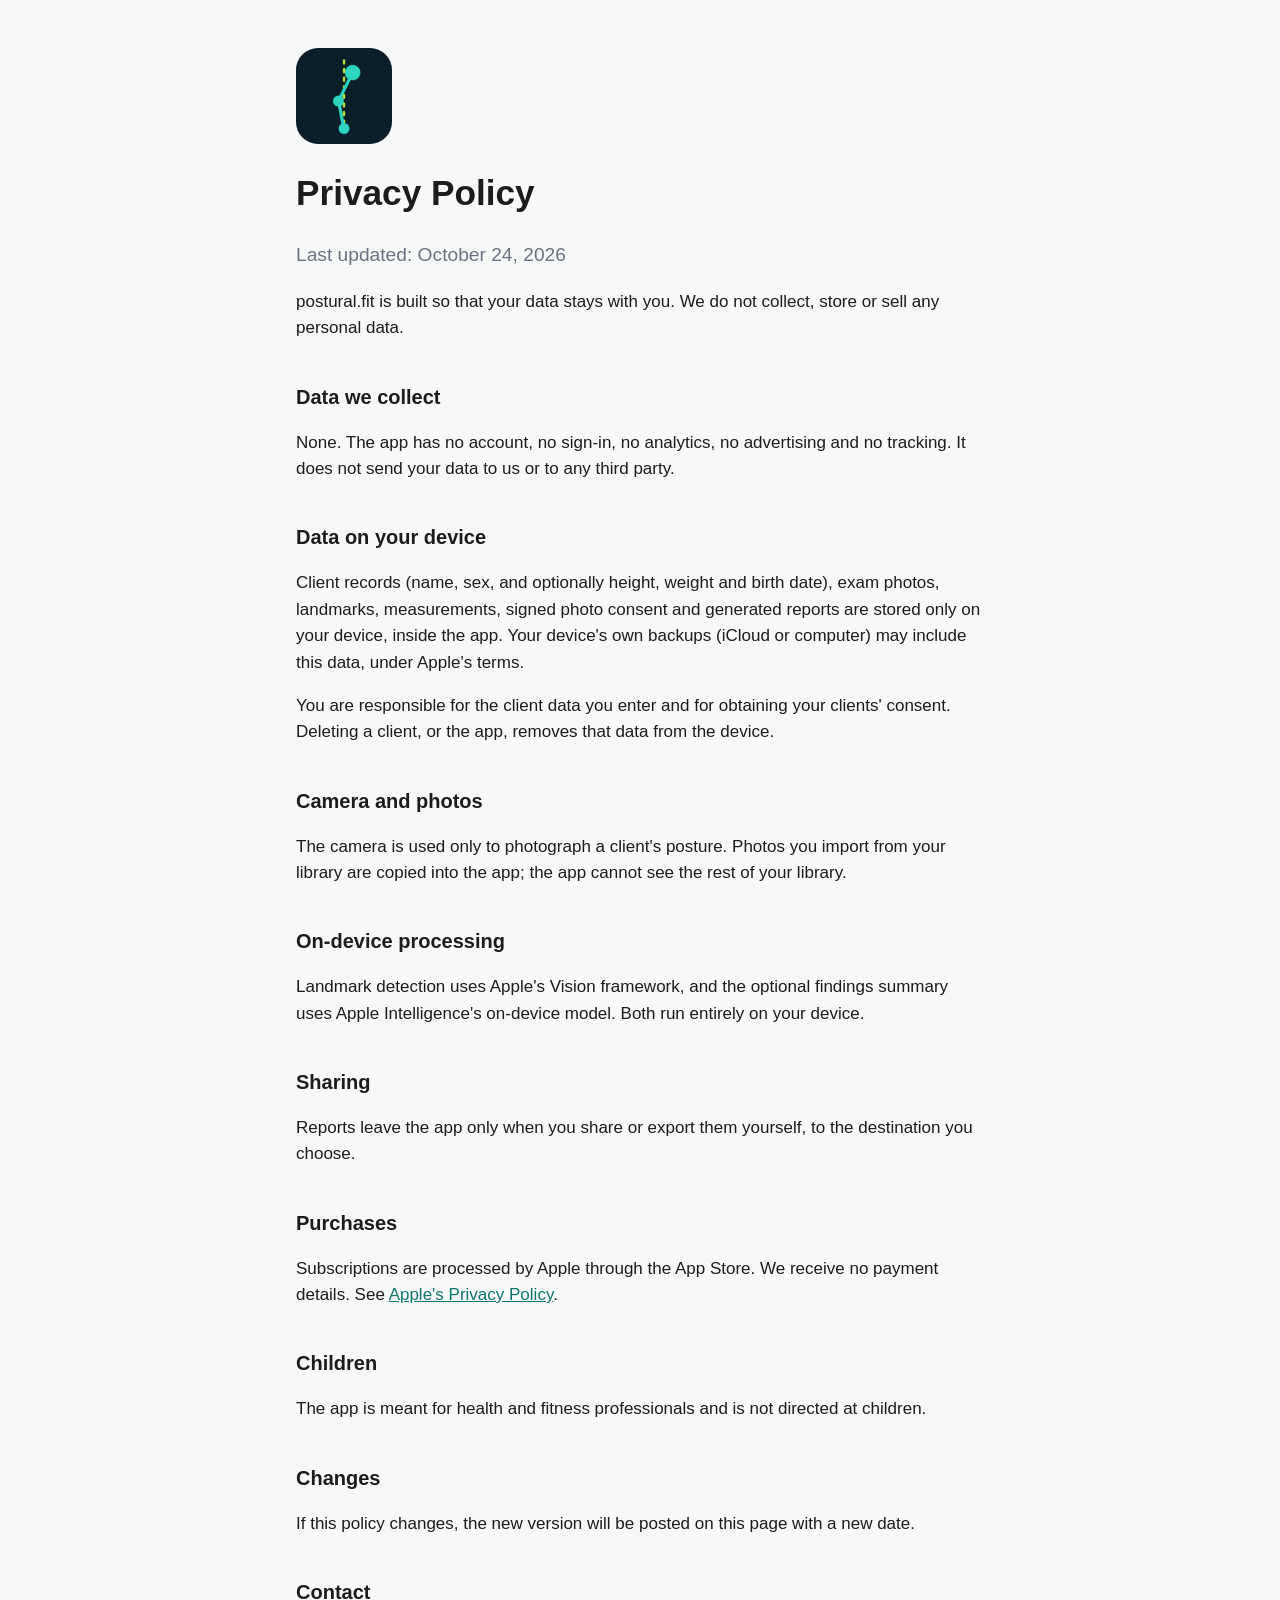
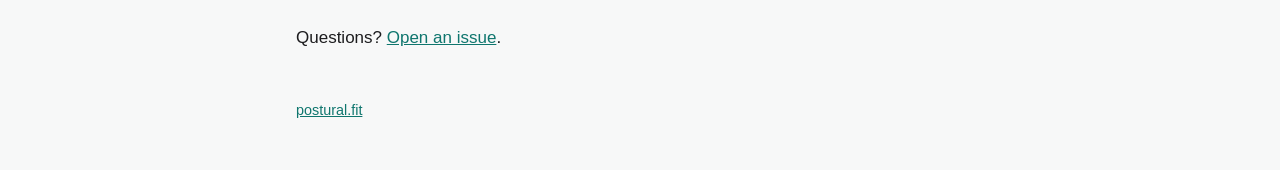
==== privacy/index.html @ 96344a9d "Add landing page and privacy policy" ====
<!doctype html>
<html lang="en">
<head>
<meta charset="utf-8">
<meta name="viewport" content="width=device-width, initial-scale=1">
<title>Privacy Policy · postural.fit</title>
<link rel="icon" href="../icon.png">
<link rel="stylesheet" href="../style.css">
</head>
<body>
<main>
  <a href="../"><img class="icon" src="../icon.png" alt="postural.fit home"></a>
  <h1>Privacy Policy</h1>
  <p class="lead">Last updated: October 24, 2026</p>

  <p>postural.fit is built so that your data stays with you. We do not collect, store or sell any personal data.</p>

  <h2>Data we collect</h2>
  <p>None. The app has no account, no sign-in, no analytics, no advertising and no tracking. It does not send your data to us or to any third party.</p>

  <h2>Data on your device</h2>
  <p>Client records (name, sex, and optionally height, weight and birth date), exam photos, landmarks, measurements, signed photo consent and generated reports are stored only on your device, inside the app. Your device's own backups (iCloud or computer) may include this data, under Apple's terms.</p>
  <p>You are responsible for the client data you enter and for obtaining your clients' consent. Deleting a client, or the app, removes that data from the device.</p>

  <h2>Camera and photos</h2>
  <p>The camera is used only to photograph a client's posture. Photos you import from your library are copied into the app; the app cannot see the rest of your library.</p>

  <h2>On-device processing</h2>
  <p>Landmark detection uses Apple's Vision framework, and the optional findings summary uses Apple Intelligence's on-device model. Both run entirely on your device.</p>

  <h2>Sharing</h2>
  <p>Reports leave the app only when you share or export them yourself, to the destination you choose.</p>

  <h2>Purchases</h2>
  <p>Subscriptions are processed by Apple through the App Store. We receive no payment details. See <a href="https://www.apple.com/legal/privacy/">Apple's Privacy Policy</a>.</p>

  <h2>Children</h2>
  <p>The app is meant for health and fitness professionals and is not directed at children.</p>

  <h2>Changes</h2>
  <p>If this policy changes, the new version will be posted on this page with a new date.</p>

  <h2>Contact</h2>
  <p>Questions? <a href="https://github.com/mjoselli/postural-fit/issues">Open an issue</a>.</p>

  <footer><a href="../">postural.fit</a></footer>
</main>
</body>
</html>
---- style.css ----
:root { --teal: #0F766E; --text: #1c1c1e; --muted: #6b7280; --bg: #f7f8f8; }
@media (prefers-color-scheme: dark) { :root { --teal: #2DB3A6; --text: #f2f2f7; --muted: #9ca3af; --bg: #111214; } }
* { box-sizing: border-box; }
body { margin: 0; background: var(--bg); color: var(--text); font: 17px/1.55 -apple-system, BlinkMacSystemFont, "Segoe UI", sans-serif; }
main { max-width: 720px; margin: 0 auto; padding: 48px 16px; }
a { color: var(--teal); }
h1 { font-size: 2.2rem; margin: 0.4em 0 0.2em; }
h1 span, .dot { color: var(--teal); }
h2 { margin-top: 2em; font-size: 1.25rem; }
.icon { width: 96px; height: 96px; border-radius: 22px; }
.lead { font-size: 1.2rem; color: var(--muted); }
.shot { display: block; width: 280px; max-width: 100%; margin: 32px auto; border-radius: 28px; box-shadow: 0 10px 40px rgba(0,0,0,.15); }
ul { padding-left: 1.2em; }
footer { margin-top: 48px; color: var(--muted); font-size: 0.9rem; }
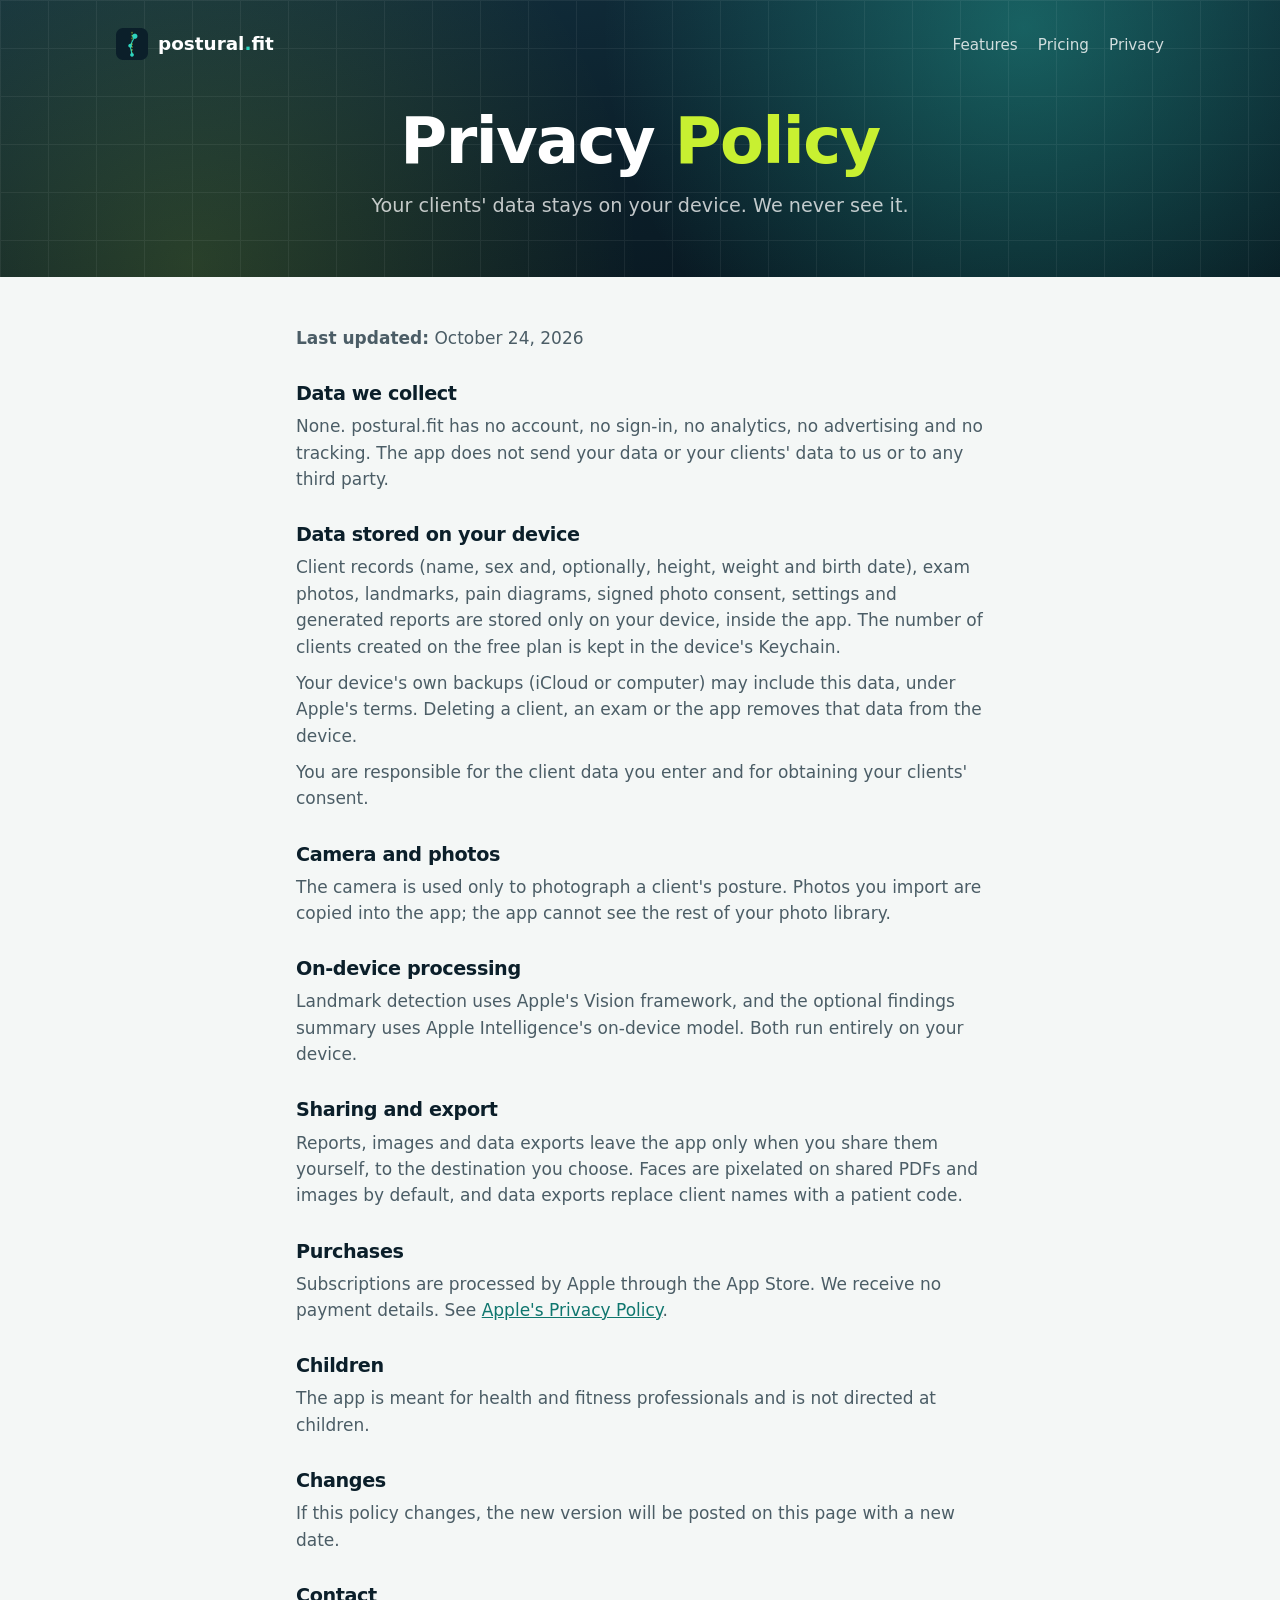
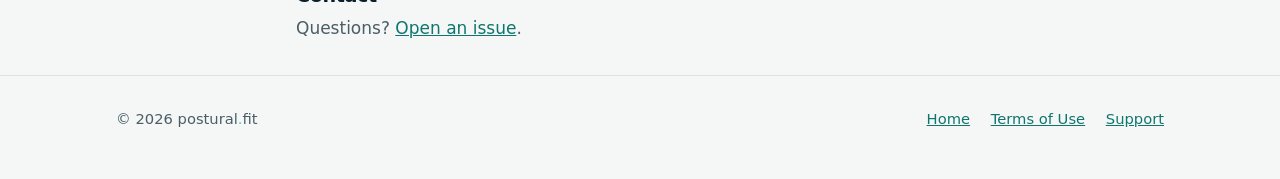
==== commit b71d578f: "Redesign site with app branding, screenshots, features and pricing" ====
--- a/privacy/index.html
+++ b/privacy/index.html
@@ -4,32 +4,42 @@
 <meta charset="utf-8">
 <meta name="viewport" content="width=device-width, initial-scale=1">
 <title>Privacy Policy · postural.fit</title>
+<meta name="theme-color" content="#0B1F2A">
 <link rel="icon" href="../icon.png">
 <link rel="stylesheet" href="../style.css">
 </head>
 <body>
-<main>
-  <a href="../"><img class="icon" src="../icon.png" alt="postural.fit home"></a>
-  <h1>Privacy Policy</h1>
-  <p class="lead">Last updated: October 24, 2026</p>
 
-  <p>postural.fit is built so that your data stays with you. We do not collect, store or sell any personal data.</p>
+<header class="hero" style="padding-bottom:56px">
+  <div class="wrap">
+    <nav>
+      <a class="brand" href="../"><img src="../mark.png" alt=""><span>postural<b>.</b>fit</span></a>
+      <div class="links"><a href="../#features">Features</a><a href="../#pricing">Pricing</a><a href="./">Privacy</a></div>
+    </nav>
+    <h1 style="margin-top:48px">Privacy <em>Policy</em></h1>
+    <p class="lead">Your clients' data stays on your device. We never see it.</p>
+  </div>
+</header>
+
+<main class="doc">
+  <p><strong>Last updated:</strong> October 24, 2026</p>
 
   <h2>Data we collect</h2>
-  <p>None. The app has no account, no sign-in, no analytics, no advertising and no tracking. It does not send your data to us or to any third party.</p>
+  <p>None. postural.fit has no account, no sign-in, no analytics, no advertising and no tracking. The app does not send your data or your clients' data to us or to any third party.</p>
 
-  <h2>Data on your device</h2>
-  <p>Client records (name, sex, and optionally height, weight and birth date), exam photos, landmarks, measurements, signed photo consent and generated reports are stored only on your device, inside the app. Your device's own backups (iCloud or computer) may include this data, under Apple's terms.</p>
-  <p>You are responsible for the client data you enter and for obtaining your clients' consent. Deleting a client, or the app, removes that data from the device.</p>
+  <h2>Data stored on your device</h2>
+  <p>Client records (name, sex and, optionally, height, weight and birth date), exam photos, landmarks, pain diagrams, signed photo consent, settings and generated reports are stored only on your device, inside the app. The number of clients created on the free plan is kept in the device's Keychain.</p>
+  <p>Your device's own backups (iCloud or computer) may include this data, under Apple's terms. Deleting a client, an exam or the app removes that data from the device.</p>
+  <p>You are responsible for the client data you enter and for obtaining your clients' consent.</p>
 
   <h2>Camera and photos</h2>
-  <p>The camera is used only to photograph a client's posture. Photos you import from your library are copied into the app; the app cannot see the rest of your library.</p>
+  <p>The camera is used only to photograph a client's posture. Photos you import are copied into the app; the app cannot see the rest of your photo library.</p>
 
   <h2>On-device processing</h2>
   <p>Landmark detection uses Apple's Vision framework, and the optional findings summary uses Apple Intelligence's on-device model. Both run entirely on your device.</p>
 
-  <h2>Sharing</h2>
-  <p>Reports leave the app only when you share or export them yourself, to the destination you choose.</p>
+  <h2>Sharing and export</h2>
+  <p>Reports, images and data exports leave the app only when you share them yourself, to the destination you choose. Faces are pixelated on shared PDFs and images by default, and data exports replace client names with a patient code.</p>
 
   <h2>Purchases</h2>
   <p>Subscriptions are processed by Apple through the App Store. We receive no payment details. See <a href="https://www.apple.com/legal/privacy/">Apple's Privacy Policy</a>.</p>
@@ -42,8 +52,18 @@
 
   <h2>Contact</h2>
   <p>Questions? <a href="https://github.com/mjoselli/postural-fit/issues">Open an issue</a>.</p>
+</main>
 
-  <footer><a href="../">postural.fit</a></footer>
-</main>
+<footer>
+  <div class="wrap">
+    <span>© 2026 postural<span class="dot">.</span>fit</span>
+    <span>
+      <a href="../">Home</a>
+      <a href="https://www.apple.com/legal/internet-services/itunes/dev/stdeula/">Terms of Use</a>
+      <a href="https://github.com/mjoselli/postural-fit/issues">Support</a>
+    </span>
+  </div>
+</footer>
+
 </body>
 </html>
--- a/style.css
+++ b/style.css
@@ -1,14 +1,96 @@
-:root { --teal: #0F766E; --text: #1c1c1e; --muted: #6b7280; --bg: #f7f8f8; }
-@media (prefers-color-scheme: dark) { :root { --teal: #2DB3A6; --text: #f2f2f7; --muted: #9ca3af; --bg: #111214; } }
-* { box-sizing: border-box; }
-body { margin: 0; background: var(--bg); color: var(--text); font: 17px/1.55 -apple-system, BlinkMacSystemFont, "Segoe UI", sans-serif; }
-main { max-width: 720px; margin: 0 auto; padding: 48px 16px; }
+/* Brand tokens from the app's Brand.xcassets. */
+:root {
+  --ink: #0B1F2A; --teal: #0F766E; --landmark: #2DD4BF; --lime: #C8F031;
+  --canvas: #F4F7F6; --surface: #FFFFFF; --text: #0B1F2A; --muted: #4B5D66; --line: rgba(11,31,42,.1);
+}
+@media (prefers-color-scheme: dark) {
+  :root { --canvas: #07161E; --surface: #122A36; --text: #F4F7F6; --muted: #A9BAC2; --line: rgba(255,255,255,.1); }
+}
+* { box-sizing: border-box; margin: 0; }
+html { scroll-behavior: smooth; }
+body { background: var(--canvas); color: var(--text); font: 17px/1.55 ui-rounded, -apple-system, "SF Pro Rounded", system-ui, sans-serif; }
 a { color: var(--teal); }
-h1 { font-size: 2.2rem; margin: 0.4em 0 0.2em; }
-h1 span, .dot { color: var(--teal); }
-h2 { margin-top: 2em; font-size: 1.25rem; }
-.icon { width: 96px; height: 96px; border-radius: 22px; }
-.lead { font-size: 1.2rem; color: var(--muted); }
-.shot { display: block; width: 280px; max-width: 100%; margin: 32px auto; border-radius: 28px; box-shadow: 0 10px 40px rgba(0,0,0,.15); }
-ul { padding-left: 1.2em; }
-footer { margin-top: 48px; color: var(--muted); font-size: 0.9rem; }
+@media (prefers-color-scheme: dark) { a { color: var(--landmark); } }
+img { max-width: 100%; }
+.wrap { max-width: 1080px; margin: 0 auto; padding: 0 16px; }
+
+/* Dark hero, same backdrop as the App Store screenshots. */
+.hero {
+  position: relative; overflow: hidden; color: #fff; text-align: center; padding: 28px 0 0;
+  background:
+    radial-gradient(circle at 80% 10%, rgba(45,212,191,.35), transparent 40%),
+    radial-gradient(circle at 15% 95%, rgba(200,240,49,.16), transparent 40%),
+    linear-gradient(170deg, #12303f 0%, #0b1f2a 55%, #08161e 100%);
+}
+.hero::before { content: ""; position: absolute; inset: 0; opacity: .06; pointer-events: none;
+  background-image: linear-gradient(#fff 1px, transparent 1px), linear-gradient(90deg, #fff 1px, transparent 1px);
+  background-size: 48px 48px; }
+.hero > * { position: relative; }
+nav { display: flex; align-items: center; justify-content: space-between; }
+.brand { display: inline-flex; align-items: center; gap: 10px; color: #fff; text-decoration: none; font-weight: 600; font-size: 1.15rem; }
+.brand img { width: 32px; height: 32px; }
+.brand b, .dot { color: var(--landmark); }
+nav .links a { color: rgba(255,255,255,.8); text-decoration: none; margin-left: 20px; font-size: .95rem; }
+nav .links a:hover { color: #fff; }
+.hero h1 { font-size: clamp(2.3rem, 6vw, 4rem); line-height: 1.05; letter-spacing: -.025em; font-weight: 800; margin: 64px auto 16px; max-width: 14ch; }
+.hero h1 em, .hl { font-style: normal; color: var(--lime); }
+.hero .lead { font-size: 1.2rem; color: rgba(255,255,255,.75); max-width: 36rem; margin: 0 auto; }
+.cta { display: inline-block; margin: 28px 0 8px; padding: 14px 26px; border-radius: 999px; background: var(--lime); color: var(--ink);
+  font-weight: 700; text-decoration: none; }
+.note { font-size: .85rem; color: rgba(255,255,255,.55); }
+.hero .phone { width: 300px; margin: 48px auto -120px; border-radius: 30px; box-shadow: 0 40px 100px rgba(0,0,0,.5); display: block; }
+.spacer { height: 150px; }
+
+section { padding: 72px 0; }
+h2 { font-size: clamp(1.7rem, 4vw, 2.4rem); letter-spacing: -.02em; line-height: 1.15; margin-bottom: 12px; }
+.sub { color: var(--muted); max-width: 40rem; margin-bottom: 36px; }
+.center { text-align: center; } .center .sub { margin-left: auto; margin-right: auto; }
+
+/* Screenshot gallery: swipe on phones, grid on wide screens. */
+.gallery { display: grid; grid-auto-flow: column; grid-auto-columns: 220px; gap: 16px; overflow-x: auto;
+  scroll-snap-type: x mandatory; padding-bottom: 12px; }
+.gallery img { width: 100%; border-radius: 18px; scroll-snap-align: start; box-shadow: 0 12px 30px rgba(0,0,0,.18); }
+@media (min-width: 1000px) { .gallery { grid-auto-flow: row; grid-template-columns: repeat(6, 1fr); overflow: visible; } }
+
+.features { display: grid; grid-template-columns: repeat(auto-fit, minmax(280px, 1fr)); gap: 16px; }
+.card { background: var(--surface); border: 1px solid var(--line); border-radius: 20px; padding: 24px; }
+.card .ico { width: 44px; height: 44px; border-radius: 12px; display: grid; place-items: center; font-size: 22px;
+  background: rgba(45,212,191,.15); margin-bottom: 14px; }
+.card h3 { font-size: 1.1rem; margin-bottom: 6px; }
+.card p, .card li { color: var(--muted); font-size: .97rem; }
+.card ul { padding-left: 1.1em; margin-top: 6px; }
+
+.privacy { background: var(--ink); color: #fff; border-radius: 28px; padding: 48px 32px; text-align: center; }
+.privacy p { color: rgba(255,255,255,.75); max-width: 38rem; margin: 0 auto; }
+.privacy .pills { display: flex; flex-wrap: wrap; gap: 10px; justify-content: center; margin-top: 24px; }
+.privacy .pills span { border: 1px solid rgba(255,255,255,.2); border-radius: 999px; padding: 6px 14px; font-size: .9rem; }
+
+.plans { display: grid; grid-template-columns: repeat(auto-fit, minmax(280px, 1fr)); gap: 16px; max-width: 760px; margin: 0 auto; text-align: left; }
+.plan { background: var(--surface); border: 1px solid var(--line); border-radius: 24px; padding: 28px; }
+.plan.pro { border: 2px solid var(--teal); }
+.plan h3 { font-size: 1.3rem; }
+.price { font-size: 1.8rem; font-weight: 800; margin: 8px 0 2px; }
+.price small { font-size: .95rem; font-weight: 500; color: var(--muted); }
+.plan ul { list-style: none; padding: 0; margin-top: 16px; }
+.plan li { padding: 7px 0 7px 28px; position: relative; border-top: 1px solid var(--line); font-size: .97rem; }
+.plan li::before { content: "✓"; position: absolute; left: 4px; color: var(--teal); font-weight: 800; }
+
+.disclaimer { color: var(--muted); font-size: .9rem; max-width: 46rem; margin: 0 auto; text-align: center; }
+footer { border-top: 1px solid var(--line); padding: 32px 0 48px; color: var(--muted); font-size: .92rem; }
+footer .wrap { display: flex; flex-wrap: wrap; gap: 16px; justify-content: space-between; }
+footer a { margin-left: 16px; }
+
+/* Legal pages */
+.doc { max-width: 720px; margin: 0 auto; padding: 48px 16px 24px; }
+.doc h1 { font-size: clamp(2rem, 5vw, 2.8rem); letter-spacing: -.02em; margin: 40px 0 6px; }
+.doc h2 { font-size: 1.2rem; margin: 32px 0 8px; }
+.doc p { margin-bottom: 10px; color: var(--muted); }
+.doc .brand { color: var(--text); }
+
+@media (max-width: 560px) {
+  nav .links a:not(:last-child) { display: none; }
+  .hero .phone { width: 240px; }
+  .privacy { padding: 36px 20px; }
+}
+.accent { color: var(--teal); }
+@media (prefers-color-scheme: dark) { .accent { color: var(--landmark); } }
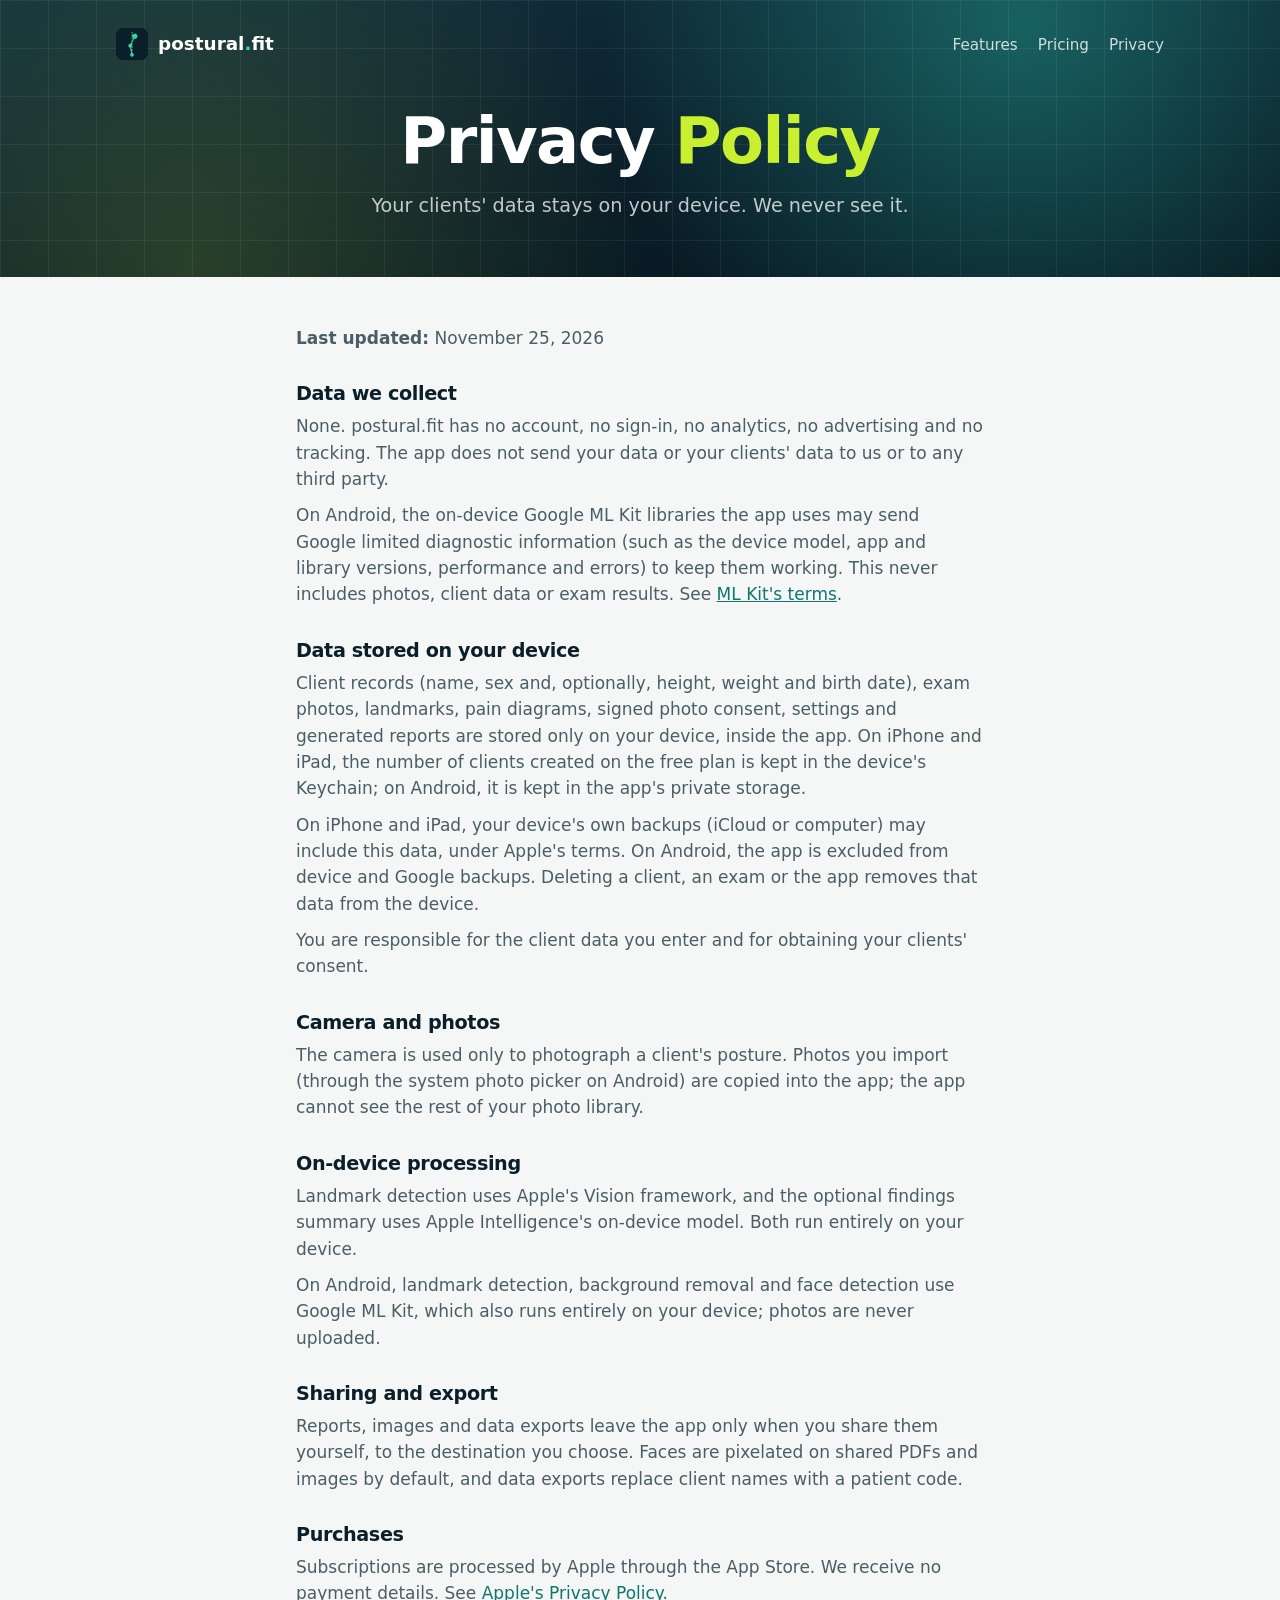
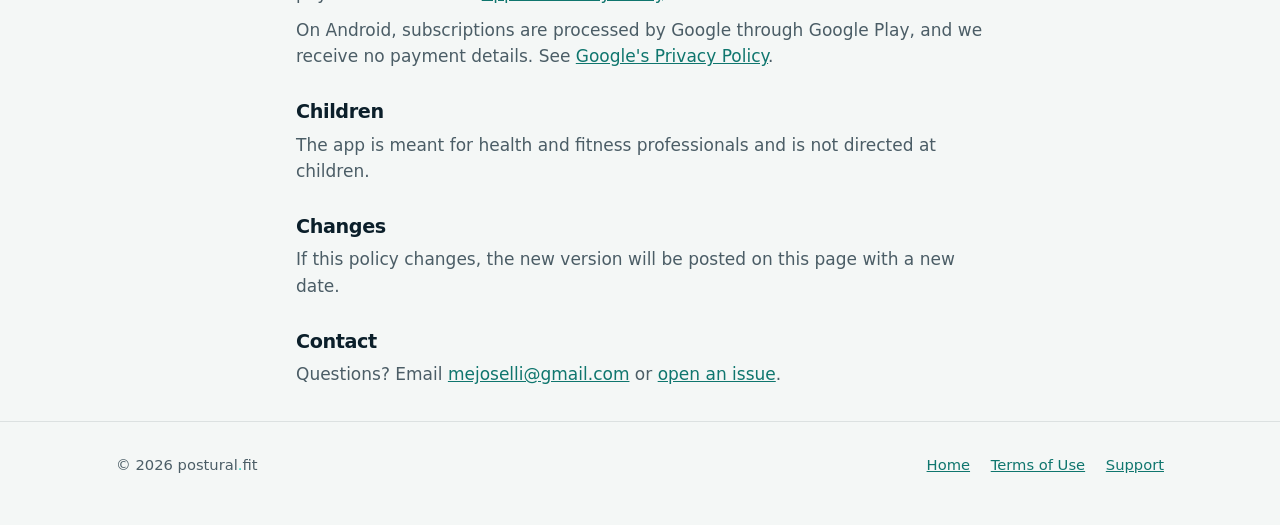
==== commit b3d91875: "Privacy policy: add Android (ML Kit, Google Play, no backup, photo picker) and contact email" ====
--- a/privacy/index.html
+++ b/privacy/index.html
@@ -22,27 +22,30 @@
 </header>
 
 <main class="doc">
-  <p><strong>Last updated:</strong> October 24, 2026</p>
+  <p><strong>Last updated:</strong> November 25, 2026</p>
 
   <h2>Data we collect</h2>
   <p>None. postural.fit has no account, no sign-in, no analytics, no advertising and no tracking. The app does not send your data or your clients' data to us or to any third party.</p>
+  <p>On Android, the on-device Google ML Kit libraries the app uses may send Google limited diagnostic information (such as the device model, app and library versions, performance and errors) to keep them working. This never includes photos, client data or exam results. See <a href="https://developers.google.com/ml-kit/terms">ML Kit's terms</a>.</p>
 
   <h2>Data stored on your device</h2>
-  <p>Client records (name, sex and, optionally, height, weight and birth date), exam photos, landmarks, pain diagrams, signed photo consent, settings and generated reports are stored only on your device, inside the app. The number of clients created on the free plan is kept in the device's Keychain.</p>
-  <p>Your device's own backups (iCloud or computer) may include this data, under Apple's terms. Deleting a client, an exam or the app removes that data from the device.</p>
+  <p>Client records (name, sex and, optionally, height, weight and birth date), exam photos, landmarks, pain diagrams, signed photo consent, settings and generated reports are stored only on your device, inside the app. On iPhone and iPad, the number of clients created on the free plan is kept in the device's Keychain; on Android, it is kept in the app's private storage.</p>
+  <p>On iPhone and iPad, your device's own backups (iCloud or computer) may include this data, under Apple's terms. On Android, the app is excluded from device and Google backups. Deleting a client, an exam or the app removes that data from the device.</p>
   <p>You are responsible for the client data you enter and for obtaining your clients' consent.</p>
 
   <h2>Camera and photos</h2>
-  <p>The camera is used only to photograph a client's posture. Photos you import are copied into the app; the app cannot see the rest of your photo library.</p>
+  <p>The camera is used only to photograph a client's posture. Photos you import (through the system photo picker on Android) are copied into the app; the app cannot see the rest of your photo library.</p>
 
   <h2>On-device processing</h2>
   <p>Landmark detection uses Apple's Vision framework, and the optional findings summary uses Apple Intelligence's on-device model. Both run entirely on your device.</p>
+  <p>On Android, landmark detection, background removal and face detection use Google ML Kit, which also runs entirely on your device; photos are never uploaded.</p>
 
   <h2>Sharing and export</h2>
   <p>Reports, images and data exports leave the app only when you share them yourself, to the destination you choose. Faces are pixelated on shared PDFs and images by default, and data exports replace client names with a patient code.</p>
 
   <h2>Purchases</h2>
   <p>Subscriptions are processed by Apple through the App Store. We receive no payment details. See <a href="https://www.apple.com/legal/privacy/">Apple's Privacy Policy</a>.</p>
+  <p>On Android, subscriptions are processed by Google through Google Play, and we receive no payment details. See <a href="https://policies.google.com/privacy">Google's Privacy Policy</a>.</p>
 
   <h2>Children</h2>
   <p>The app is meant for health and fitness professionals and is not directed at children.</p>
@@ -51,7 +54,7 @@
   <p>If this policy changes, the new version will be posted on this page with a new date.</p>
 
   <h2>Contact</h2>
-  <p>Questions? <a href="https://github.com/mjoselli/postural-fit/issues">Open an issue</a>.</p>
+  <p>Questions? Email <a href="mailto:mejoselli@gmail.com">mejoselli@gmail.com</a> or <a href="https://github.com/mjoselli/postural-fit/issues">open an issue</a>.</p>
 </main>
 
 <footer>
@@ -60,7 +63,7 @@
     <span>
       <a href="../">Home</a>
       <a href="https://www.apple.com/legal/internet-services/itunes/dev/stdeula/">Terms of Use</a>
-      <a href="https://github.com/mjoselli/postural-fit/issues">Support</a>
+      <a href="../support/">Support</a>
     </span>
   </div>
 </footer>
